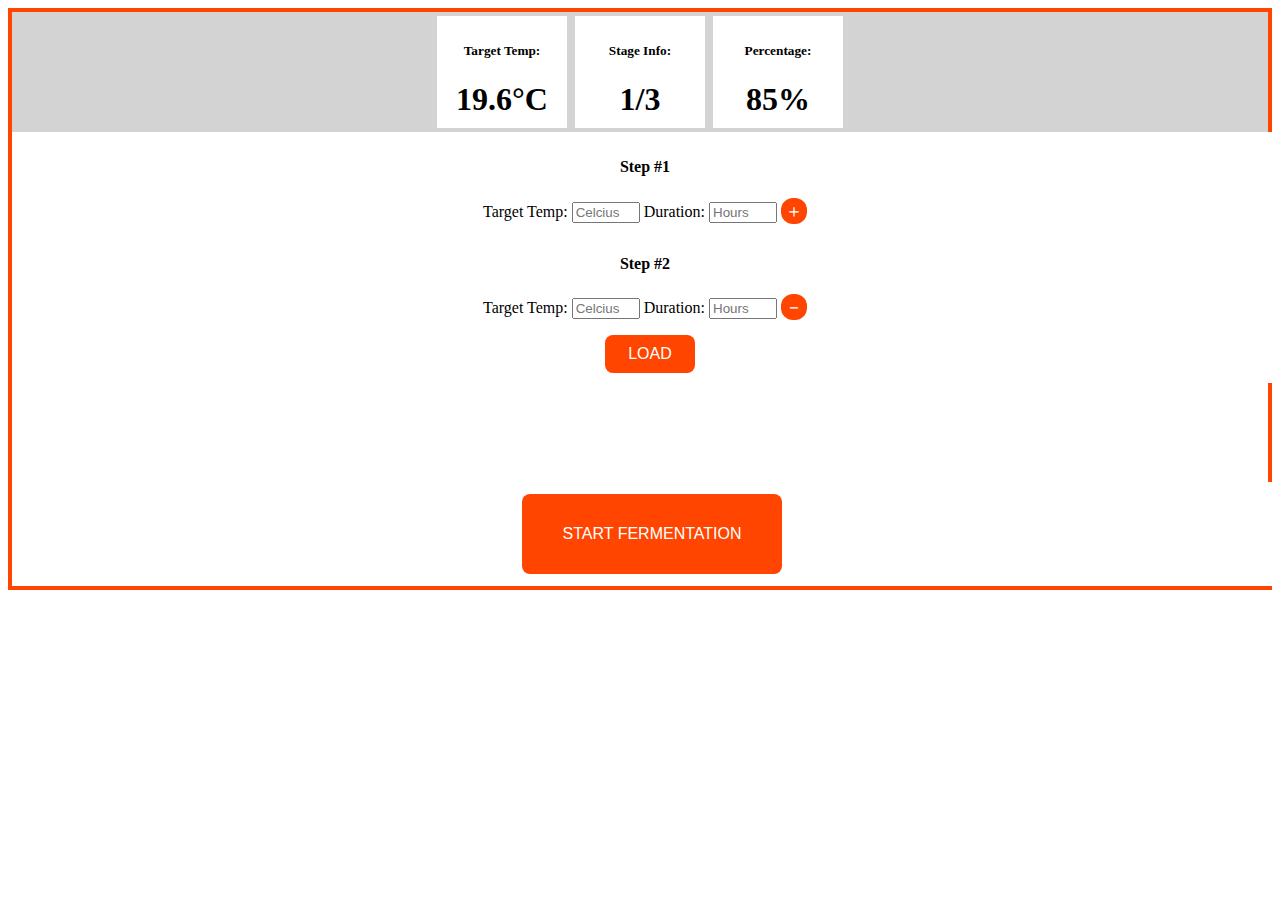
==== index.html @ 8246b3dd "initial" ====
<!DOCTYPE html>
<html lang="en">
<head>
    <meta charset="UTF-8">
    <meta name="viewport" content="width=device-width, initial-scale=1, maximum-scale=1, user-scalable=no"/>
    <title>Fermentation</title>
    <link rel="stylesheet" href="static/ui.css" type="text/css" />
    <script src="static/zepto.min.js"></script>
    <!--<script src="static/tdcs_zepto.js"></script>-->
</head>
<body>
<div class="container">
    <div class="status_container">
        <div class="status_bar">
            <h5>Target Temp:</h5>
            <h1 id="target_temp">19.6°C</h1>
        </div>
        <div class="status_bar">
            <h5>Stage Info:</h5>
            <h1 id="stage_status">1/3</h1>
        </div>
        <div class="status_bar">
            <h5>Percentage:</h5>
            <h1 id="stage_percent">85%</h1>
        </div>
    </div>
    <form>
    <div class="plan_container">
        <div class="ferment_plan" id="step_0">
            <h4>Step #1</h4> 
            Target Temp:
            <input type="number" class="plan_input" id="temp_0" required placeholder="Celcius">
            Duration:
            <input type="number" class="plan_input" id="hour_0" required placeholder="Hours">
            <button class="btn_add">＋</button>
        </div>
        <div class="ferment_plan" id="step_1">
            <h4>Step #2</h4> 
            Target Temp:
            <input type="number" class="plan_input" id="temp_1" required placeholder="Celcius">
            Duration:
            <input type="number" class="plan_input" id="hour_1" required placeholder="Hours">
            <button class="btn_delete">－</button>
        </div>
        <div class="load_plan">
            <button class="btn_load">LOAD</button>
        </div>
    </div>
    <div class="start_container">
        <button class="btn_start">START FERMENTATION</button>
    </div>
    </form>
</div>
</body>
</html>
---- static/ui.css ----
.container{
    background-color: orangered;
    padding: 4px;
    margin: 0px auto;
}
.status_container{
    width: 100%;
    height: 120px;
    background-color: lightgrey;
    display: -webkit-flex;
    display: flex;
    justify-content: center;
    font-family: Tahoma, serif;
}
.status_bar{
    margin: 4px;
    background-color: white;
    width: 120px;
    padding: 5px;
    text-align: center;
}
.plan_container{
    width: 100%;
    height: 350px;
    background-color: white;
    text-align: center;
    font-family: Tahoma, serif;
}
.ferment_plan{
    width: 100%;
    padding: 5px;
    background-color: white;
    text-align: center;
    font-family: Tahoma, serif;
}
.btn_add{
    background-color: orangered;
    border: none;
    color: white;
    padding: 1px 1px;
    text-align: center;
    text-decoration: none;
    display: inline-block;
    font-size: 18px;
    border-radius: 12px;
    width: 26px;
}
.btn_add:active{
    transform: translateY(4px);
}
.btn_delete{
    background-color: orangered;
    border: none;
    color: white;
    padding: 1px 1px;
    text-align: center;
    text-decoration: none;
    display: inline-block;
    font-size: 18px;
    border-radius: 12px;
    width: 26px;
}
.btn_delete:active{
    transform: translateY(4px);
}
.plan_input{
    width: 60px;
}
.load_plan{
    width: 100%;
    padding: 10px;
    background-color: white;
}
.start_container{
    width: 100%;
    padding: 12px;
    background-color: white;
    text-align: center;
}
.btn_load{
    background-color: orangered;
    border: none;
    color: white;
    padding: 10px 22px;
    text-align: center;
    text-decoration: none;
    display: inline-block;
    font-size: 16px;
    border-radius: 8px;
    width: 90px;
}
.btn_load:active{
    transform: translateY(4px);
}
.btn_start{
    background-color: orangered;
    border: none;
    color: white;
    padding: 10px 22px;
    text-align: center;
    text-decoration: none;
    display: inline-block;
    font-size: 16px;
    border-radius: 8px;
    width: 260px;
    height: 80px;
}
.btn_start:active{
    transform: translateY(4px);
}
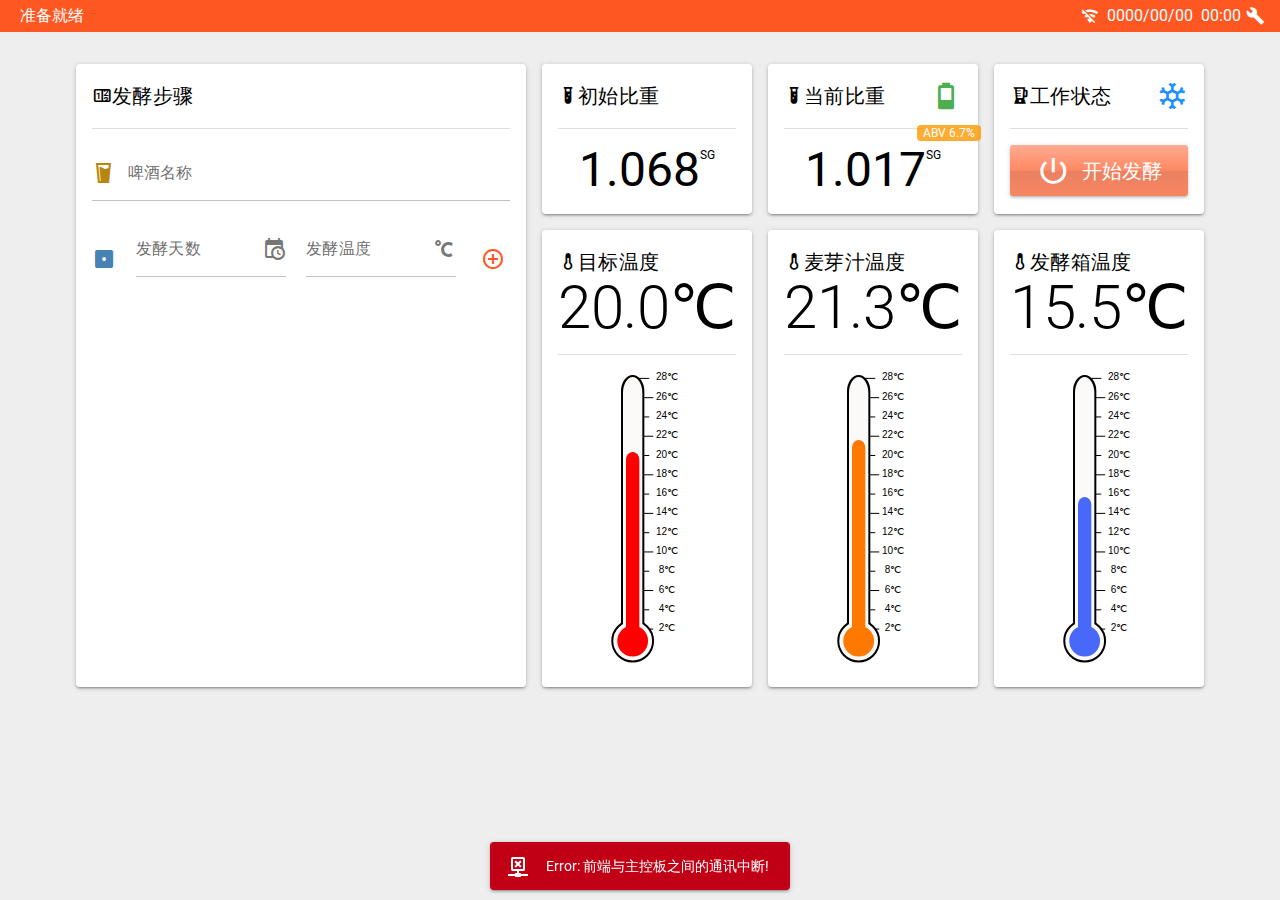
==== commit 9bbdf2a7: "beta version" ====
--- a/index.html
+++ b/index.html
@@ -1,55 +1 @@
-<!DOCTYPE html>
-<html lang="en">
-<head>
-    <meta charset="UTF-8">
-    <meta name="viewport" content="width=device-width, initial-scale=1, maximum-scale=1, user-scalable=no"/>
-    <title>Fermentation</title>
-    <link rel="stylesheet" href="static/ui.css" type="text/css" />
-    <script src="static/zepto.min.js"></script>
-    <!--<script src="static/tdcs_zepto.js"></script>-->
-</head>
-<body>
-<div class="container">
-    <div class="status_container">
-        <div class="status_bar">
-            <h5>Target Temp:</h5>
-            <h1 id="target_temp">19.6°C</h1>
-        </div>
-        <div class="status_bar">
-            <h5>Stage Info:</h5>
-            <h1 id="stage_status">1/3</h1>
-        </div>
-        <div class="status_bar">
-            <h5>Percentage:</h5>
-            <h1 id="stage_percent">85%</h1>
-        </div>
-    </div>
-    <form>
-    <div class="plan_container">
-        <div class="ferment_plan" id="step_0">
-            <h4>Step #1</h4> 
-            Target Temp:
-            <input type="number" class="plan_input" id="temp_0" required placeholder="Celcius">
-            Duration:
-            <input type="number" class="plan_input" id="hour_0" required placeholder="Hours">
-            <button class="btn_add">＋</button>
-        </div>
-        <div class="ferment_plan" id="step_1">
-            <h4>Step #2</h4> 
-            Target Temp:
-            <input type="number" class="plan_input" id="temp_1" required placeholder="Celcius">
-            Duration:
-            <input type="number" class="plan_input" id="hour_1" required placeholder="Hours">
-            <button class="btn_delete">－</button>
-        </div>
-        <div class="load_plan">
-            <button class="btn_load">LOAD</button>
-        </div>
-    </div>
-    <div class="start_container">
-        <button class="btn_start">START FERMENTATION</button>
-    </div>
-    </form>
-</div>
-</body>
-</html>
+<!DOCTYPE html><html><head><title>Fermenter Controller</title><meta charset=utf-8><meta name=description content="Automatic Fermentation Control"><meta name=format-detection content="telephone=no"><meta name=msapplication-tap-highlight content=no><meta name=viewport content="user-scalable=no,initial-scale=1,maximum-scale=1,minimum-scale=1,width=device-width"><link rel=icon type=image/png href=statics/app-logo-128x128.png><link rel=icon type=image/png sizes=16x16 href=statics/icons/favicon-16x16.png><link rel=icon type=image/png sizes=32x32 href=statics/icons/favicon-32x32.png><link rel=icon type=image/png sizes=96x96 href=statics/icons/favicon-96x96.png><link rel=icon type=image/ico href=statics/icons/favicon.ico><link href=css/674c0684.35b044e8.css rel=prefetch><link href=js/2d22c0ff.575e3857.js rel=prefetch><link href=js/4b47640d.1adfa8e2.js rel=prefetch><link href=js/674c0684.a1455d39.js rel=prefetch><link href=css/app.a0397cd2.css rel=preload as=style><link href=js/app.62ab1885.js rel=preload as=script><link href=js/runtime.64225a0b.js rel=preload as=script><link href=js/vendor.c0f06a32.js rel=preload as=script><link href=css/app.a0397cd2.css rel=stylesheet></head><body><div id=q-app></div><script type=text/javascript src=js/app.62ab1885.js></script><script type=text/javascript src=js/runtime.64225a0b.js></script><script type=text/javascript src=js/vendor.c0f06a32.js></script></body></html>